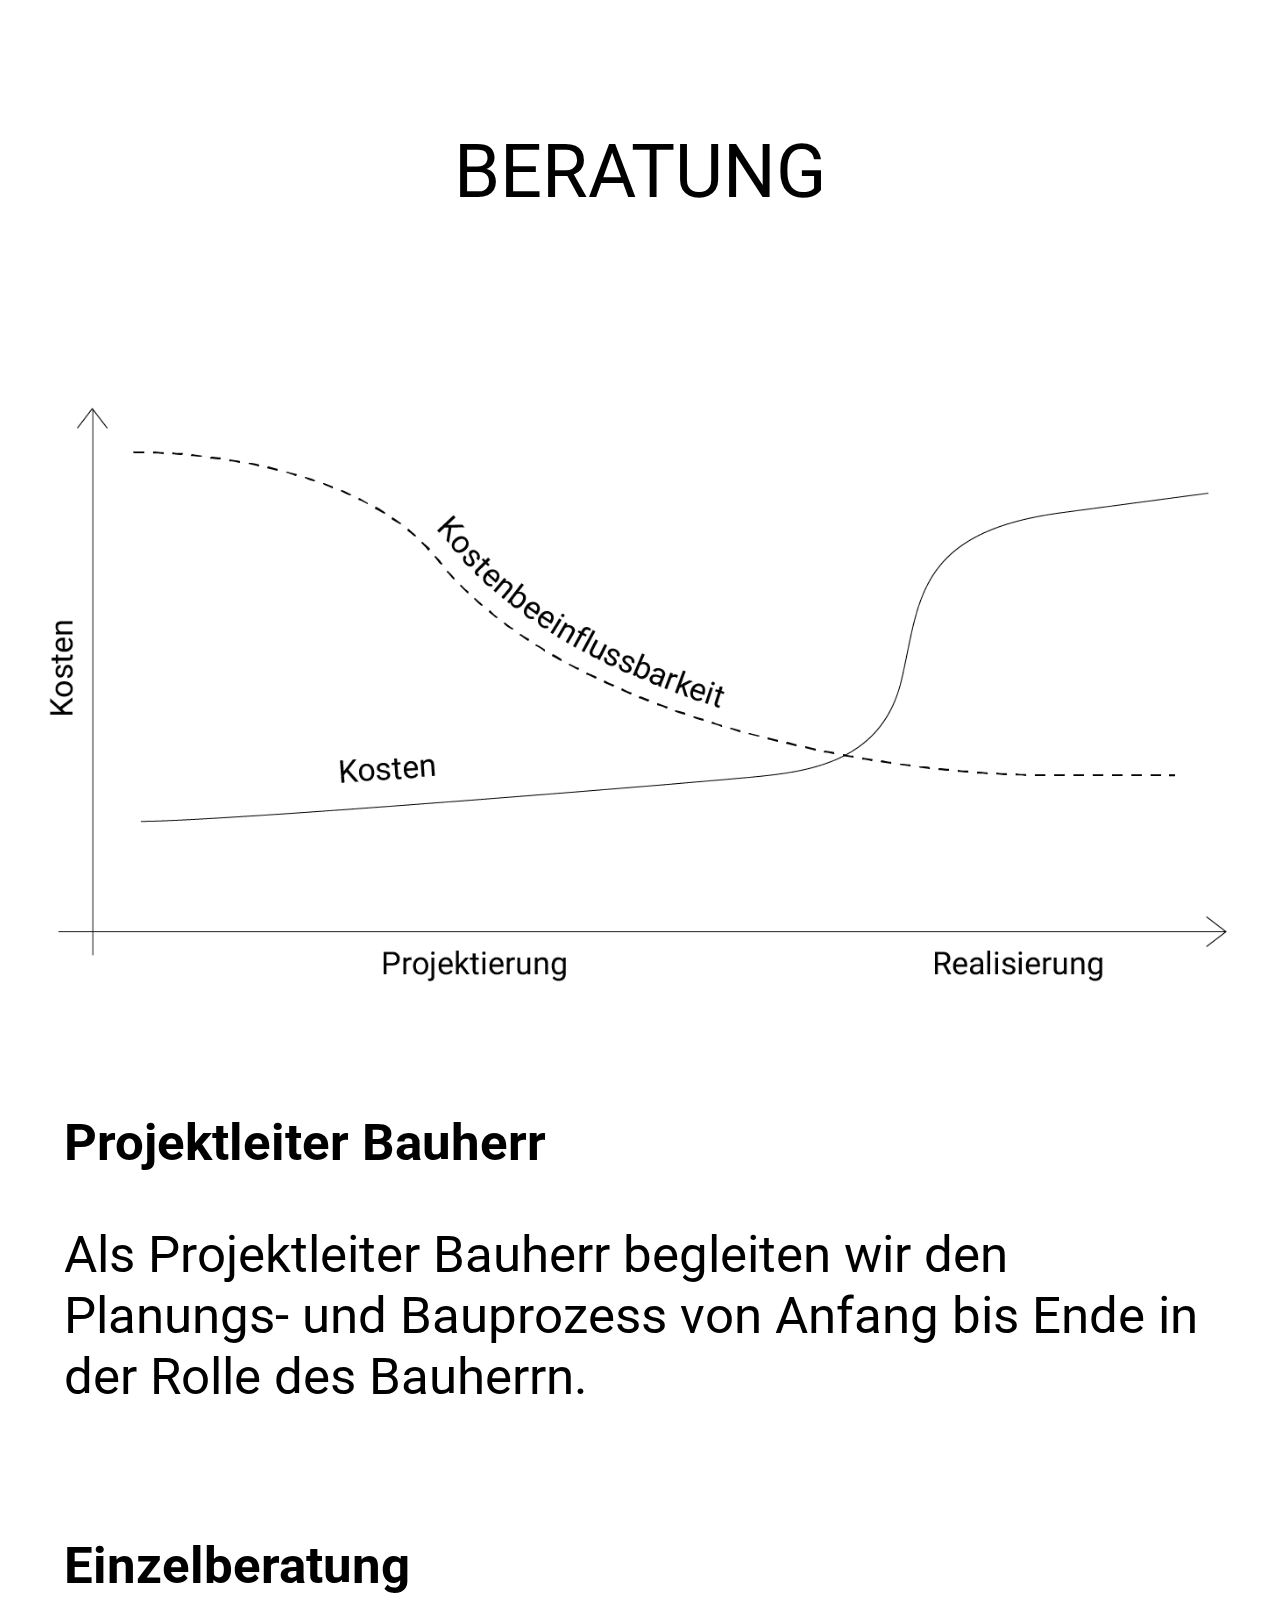
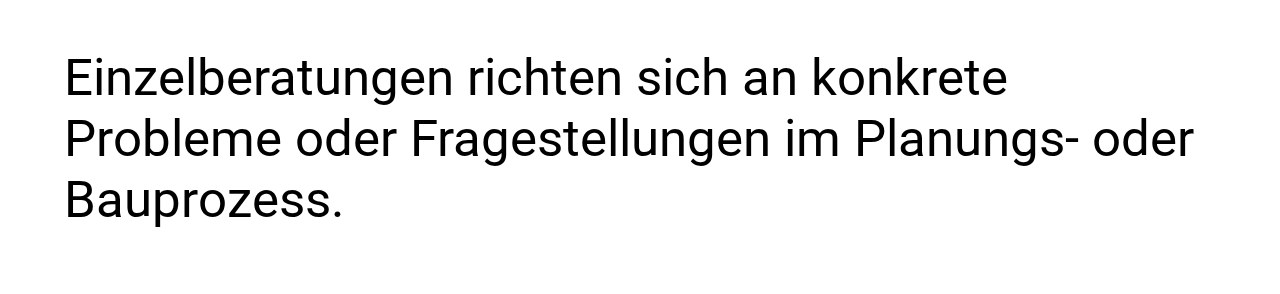
==== beratung.html @ c60a1daa "upp" ====
<!doctype html>

<html lang="de">

<head>
    <meta charset="utf-8">

    <title>Bauwert</title>
    <meta name="description" content="">
    <meta name="viewport" content="width=device-width, initial-scale=1.0">

    <link rel="stylesheet" href="css/main.css">

    <link href="https://fonts.googleapis.com/css?family=Roboto&display=swap" rel="stylesheet">

</head>

<body>



    <section class="title">
        <div class="inner-title">
            <p class="inner-title-text">BERATUNG</p>
        </div>
    </section>

    <section class="main-graph">
        <div class="inner-main-graph">
            <img src="images/graph02.gif" width="100%" height="auto">
        </div>
    </section>

    <section class="content-info">
        <div class="inner-content-info-left">
            <p class="bold-text">Projektleiter Bauherr</p>
            <p>
                Als Projektleiter Bauherr begleiten wir den Planungs- und Bauprozess von Anfang bis Ende in der Rolle
                des Bauherrn.
            </p>
        </div>
        <div class="inner-content-info-left">
            <p class="bold-text">Einzelberatung</p>
            <p>
                Einzelberatungen richten sich an konkrete Probleme oder Fragestellungen im Planungs- oder Bauprozess.
            </p>
        </div>
    </section>




</body>

</html>
---- css/main.css ----
body {
    font-family: 'Roboto', sans-serif;
    padding: 0px;
    margin: 0px;
}

.link-button {
    border: solid;
    border-width: 1px;
    color: black;
    padding: 10px 32px;
    text-align: center;
    text-decoration: none;
    display: inline-block;
    font-size: 4vw;
    margin: 4px 2px;
    width: 50%;
}

.impressum-button {
    color: black;
    padding: 10px 32px;
    text-align: center;
    text-decoration: none;
    display: inline-block;
    font-size: 3.2vw;
}

.bold-text {
    font-weight: bold;
}

.title {
    width: 100%;
    background-color: white;
    display: flex;
    align-items: center;
    justify-content: center;
}

.header-image {
    width: 100%;
    background-color: grey;
    height: 47vw;
}

.main-graph {
    width: 100%;
    background-color: white;
}

.button-section {
    width: 100%;
    margin: 10px 0px;
    background-color: white;
    height: 5%;
}

.adress-info {
    width: 100%;
    background-color: white;
}

.impressum {
    width: 100%;
    margin: 10px 0px;
    background-color: white;
    display: flex;
    align-items: center;
    justify-content: center;
}

.content-info {
    width: 100%;
    background-color: white;
}

.inner-title {
    width: 85%;
    margin: 10%;
    background-color: white;
    text-align: center;
}

.inner-title-text {
    font-size: 5.79vw;
    margin: 0px;
    color: black;
}

.inner-main-graph {
    margin: 2%;
}

.inner-button-section {
    margin: 0;
    display: flex;
    align-items: center;
    justify-content: center;
}

.inner-adress-info {
    padding: 2%;
    text-align: center;
    font-size: 4vw;
}

.inner-content-info {
    padding: 5%;
    text-align: center;
    font-size: 4vw;
}

.inner-content-info-left {
    padding: 1% 5%;
    text-align: left;
    font-size: 4vw;
}
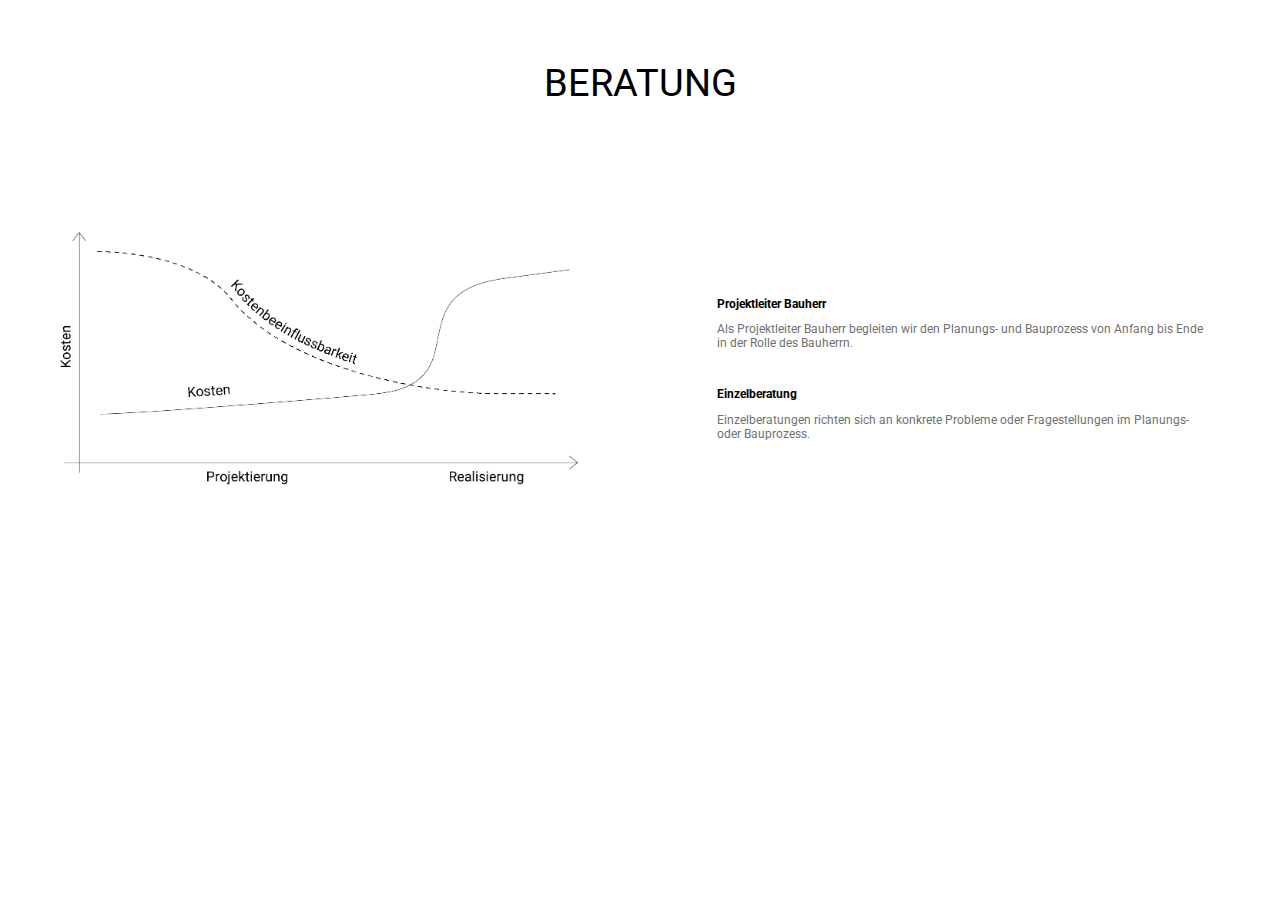
==== commit 686914eb: "fin" ====
--- a/beratung.html
+++ b/beratung.html
@@ -19,11 +19,17 @@
 
 
 
-    <section class="title">
-        <div class="inner-title">
-            <p class="inner-title-text">BERATUNG</p>
-        </div>
-    </section>
+        <section class="title">
+                <div class="inner-title-dark">
+                    <p class="inner-title-text">Beratung</p>
+                </div>
+            </section>
+
+    <section class="title-desktop">
+            <div class="inner-title-desktop">
+                <p class="inner-title-text-desktop">BERATUNG</p>
+            </div>
+        </section>
 
     <section class="main-graph">
         <div class="inner-main-graph">
@@ -47,6 +53,27 @@
         </div>
     </section>
 
+    <div class="clearfix content-desktop">
+        <div class="box">
+            <img src="images/graph02.gif" width="100%" height="auto">
+        </div>
+        <div class="box">
+            <div class="inner-content-info-left-desktop">
+                <p class="bold-text">Projektleiter Bauherr</p>
+                <p>
+                    Als Projektleiter Bauherr begleiten wir den Planungs- und Bauprozess von Anfang bis Ende in der Rolle
+                    des Bauherrn.
+                </p>
+                <br>
+                <p class="bold-text">Einzelberatung</p>
+                <p>
+                    Einzelberatungen richten sich an konkrete Probleme oder Fragestellungen im Planungs- oder Bauprozess.
+                </p>
+            </div>
+    
+        </div>
+    </div>
+
 
 
 
--- a/css/main.css
+++ b/css/main.css
@@ -4,18 +4,7 @@
     margin: 0px;
 }
 
-.link-button {
-    border: solid;
-    border-width: 1px;
-    color: black;
-    padding: 10px 32px;
-    text-align: center;
-    text-decoration: none;
-    display: inline-block;
-    font-size: 4vw;
-    margin: 4px 2px;
-    width: 50%;
-}
+
 
 .impressum-button {
     color: black;
@@ -26,93 +15,372 @@
     font-size: 3.2vw;
 }
 
+
+.mail-link{
+    text-decoration: none;
+    color: black;
+}
+
+
 .bold-text {
     font-weight: bold;
-}
-
-.title {
-    width: 100%;
-    background-color: white;
-    display: flex;
-    align-items: center;
-    justify-content: center;
-}
-
-.header-image {
-    width: 100%;
-    background-color: grey;
-    height: 47vw;
-}
-
-.main-graph {
-    width: 100%;
-    background-color: white;
-}
-
-.button-section {
-    width: 100%;
-    margin: 10px 0px;
-    background-color: white;
-    height: 5%;
-}
-
-.adress-info {
-    width: 100%;
-    background-color: white;
-}
-
-.impressum {
-    width: 100%;
-    margin: 10px 0px;
-    background-color: white;
-    display: flex;
-    align-items: center;
-    justify-content: center;
-}
-
-.content-info {
-    width: 100%;
-    background-color: white;
-}
-
-.inner-title {
-    width: 85%;
-    margin: 10%;
-    background-color: white;
-    text-align: center;
-}
-
-.inner-title-text {
-    font-size: 5.79vw;
-    margin: 0px;
     color: black;
 }
 
-.inner-main-graph {
-    margin: 2%;
-}
-
-.inner-button-section {
-    margin: 0;
-    display: flex;
-    align-items: center;
-    justify-content: center;
-}
-
-.inner-adress-info {
-    padding: 2%;
-    text-align: center;
-    font-size: 4vw;
-}
-
-.inner-content-info {
-    padding: 5%;
-    text-align: center;
-    font-size: 4vw;
-}
-
-.inner-content-info-left {
-    padding: 1% 5%;
-    text-align: left;
-    font-size: 4vw;
-}+
+@media only screen and (max-width: 979px ) {
+
+    .link-button {
+        border: solid;
+        border-width: 1px;
+        color: black;
+        padding: 10px 32px;
+        text-align: center;
+        text-decoration: none;
+        display: inline-block;
+        font-size: 4vw;
+        margin: 4px 2px;
+        width: 50%;
+    }
+
+    .title {
+        width: 100%;
+        background-color: white;
+        display: flex;
+        align-items: center;
+        justify-content: center;
+    }
+
+    .title-desktop {
+        display: none;
+    }
+    
+    .header-image {
+        width: 100%;
+        background-color: white;
+    }
+    
+    .main-graph {
+        width: 100%;
+        background-color: white;
+    }
+    
+    .button-section {
+        width: 100%;
+        margin: 10px 0px;
+        background-color: white;
+        height: 5%;
+    }
+    
+    .adress-info {
+        width: 100%;
+        background-color: white;
+    }
+    
+    .impressum {
+        width: 100%;
+        margin: 10px 0px;
+        background-color: white;
+        display: flex;
+        align-items: center;
+        justify-content: center;
+    }
+    
+    .content-info {
+        width: 100%;
+        background-color: white;
+    }
+    
+    .inner-title-dark {
+        width: 85%;
+        margin: 10%;
+        background-color: white;
+        text-align: center;
+    }
+
+    .inner-title-light{
+        display: none;
+    }
+    
+    .inner-title-text {
+        font-size: 5.7vw;
+        margin: 0px;
+        color: black;
+    }
+    
+    .inner-main-graph {
+        margin: 2%;
+    }
+    
+    .inner-button-section {
+        margin: 0;
+        display: flex;
+        align-items: center;
+        justify-content: center;
+    }
+    
+    .inner-adress-info {
+        padding: 2%;
+        text-align: center;
+        font-size: 4vw;
+    }
+    
+    .inner-content-info {
+        padding: 5%;
+        text-align: center;
+        font-size: 4vw;
+    }
+    
+    .inner-content-info-left {
+        padding: 1% 5%;
+        text-align: left;
+        font-size: 4vw;
+    }
+
+    .bg{
+        display: none;
+    }
+
+    .desktop-impressum{
+        display: none;
+    }
+
+    .inner-header-image-light{
+        display: none;
+    }
+
+    .inner-title-light-button{
+        display: none;
+    }
+
+    .content-desktop{
+        display: none;
+    }
+
+    .inner-adress-info-desktop{
+        display: none;
+    }
+
+    .desktop-impressum-add{
+        display: none;
+    }
+
+    .imp-lay{
+        text-align: justify;
+    }
+}
+
+@media only screen and (min-width: 980px ) {
+
+    body, html {
+        height: 100%;
+        margin: 0;
+      }
+
+    .bg {
+    /* The image used */
+    background-image: url("../images/bg.jpg");
+
+    /* Full height */
+    height: 100%; 
+
+    /* Center and scale the image nicely */
+    background-position: center;
+    background-repeat: no-repeat;
+    background-size: cover;
+    }
+
+
+
+
+
+
+
+
+
+
+    .inner-adress-info{
+        display: none;
+    }
+
+    .header-image{
+        display: none;
+    }
+
+    .button-section{
+        display: none;
+    }
+
+
+
+
+
+
+
+
+    
+    .title-desktop {
+        width: 100%;
+        background-color: white;
+        display: flex;
+        align-items: center;
+        justify-content: center;
+    }
+
+    .inner-title-desktop {
+        width: 100%;
+        background-color: white;
+        display: flex;
+        align-items: center;
+        justify-content: center;
+    }
+
+    .link-button-desktop {
+        border: solid;
+        border-color: #707070;
+        border-width: 1px;
+        color: black;
+        background-color: rgba(255, 255, 255, 0.801);
+        padding: 10px 32px;
+        text-align: center;
+        text-decoration: none;
+        display: inline-block;
+        font-size: 2vw;
+        margin: 70px 65px;
+        width: 31%;
+    }
+
+    .inner-title-dark {
+        display: none;
+    }
+
+    .inner-title-light{
+        display: block;
+        margin-left: auto;
+        margin-right: auto;
+        width: 50%;
+
+        text-align: center;
+    }
+
+    .inner-title-text-desktop {
+        font-size: 3vw;
+        margin: 60px;
+        color: black;
+    }
+
+    .main-graph-desktop {
+        width: 50%;
+        display: inline-block; 
+    }
+
+    .center-vertical{
+        margin: 0;
+        position: absolute;
+        top: 50%;
+        -ms-transform: translateY(-50%);
+        transform: translateY(-50%);
+    }
+
+    .inner-title-light-button{
+        display: block;
+        margin-left: auto;
+        margin-right: auto;
+        width: 100%;
+
+        text-align: center;
+    }
+
+    .impressum{
+        display: none;
+    }
+
+    .desktop-impressum{
+        position: fixed;
+        left: 0;
+        bottom: 0;
+        width: 100%;
+        background-color: rgb(255, 255, 255);
+        color: black;
+        text-align: center;
+        font-size: 1vw;
+    }
+
+    .desktop-impressum-button{
+        color: black;
+        padding: 10px 16px;
+        text-align: center;
+        text-decoration: none;
+        display: inline-block;
+    }
+
+    .content-desktop{
+        width: 100%;
+        display: table;
+    }
+
+    .main-graph{
+        display: none;
+    }
+
+    .content-info{
+        display: none;
+    }
+
+    .content-info-desktop{
+        text-align: center;
+        width: 50%;
+        height: 100%;
+        display: inline-block; 
+    }
+
+    .inner-content-info-left-desktop {
+        padding: 13% 5%;
+        text-align: left;
+        font-size: 0.9vw;
+        color: #707070;
+    }
+
+    .inner-main-graph-desktop {
+        background-color: cadetblue;
+        width: 100%;
+        height: 4px;
+    }
+
+
+    * {
+        box-sizing: border-box;
+      }
+      
+      .box {
+        float: left;
+        width: 50%;
+        padding: 50px;
+      }
+      
+      .clearfix::after {
+        content: "";
+        clear: both;
+        display: table;
+      }
+
+
+      .inner-adress-info-desktop{
+        padding: 0% 2% 2% 2%;
+        text-align: center;
+        font-size: 0.9vw;
+      }
+
+    .inner-impressum-info{
+        padding: 0% 20% 2% 20%;
+        text-align: center;
+        font-size: 0.9vw;
+        text-align: justify;
+    }
+
+}
+
+@media only screen and (min-width: 1260px ) {
+
+}
+
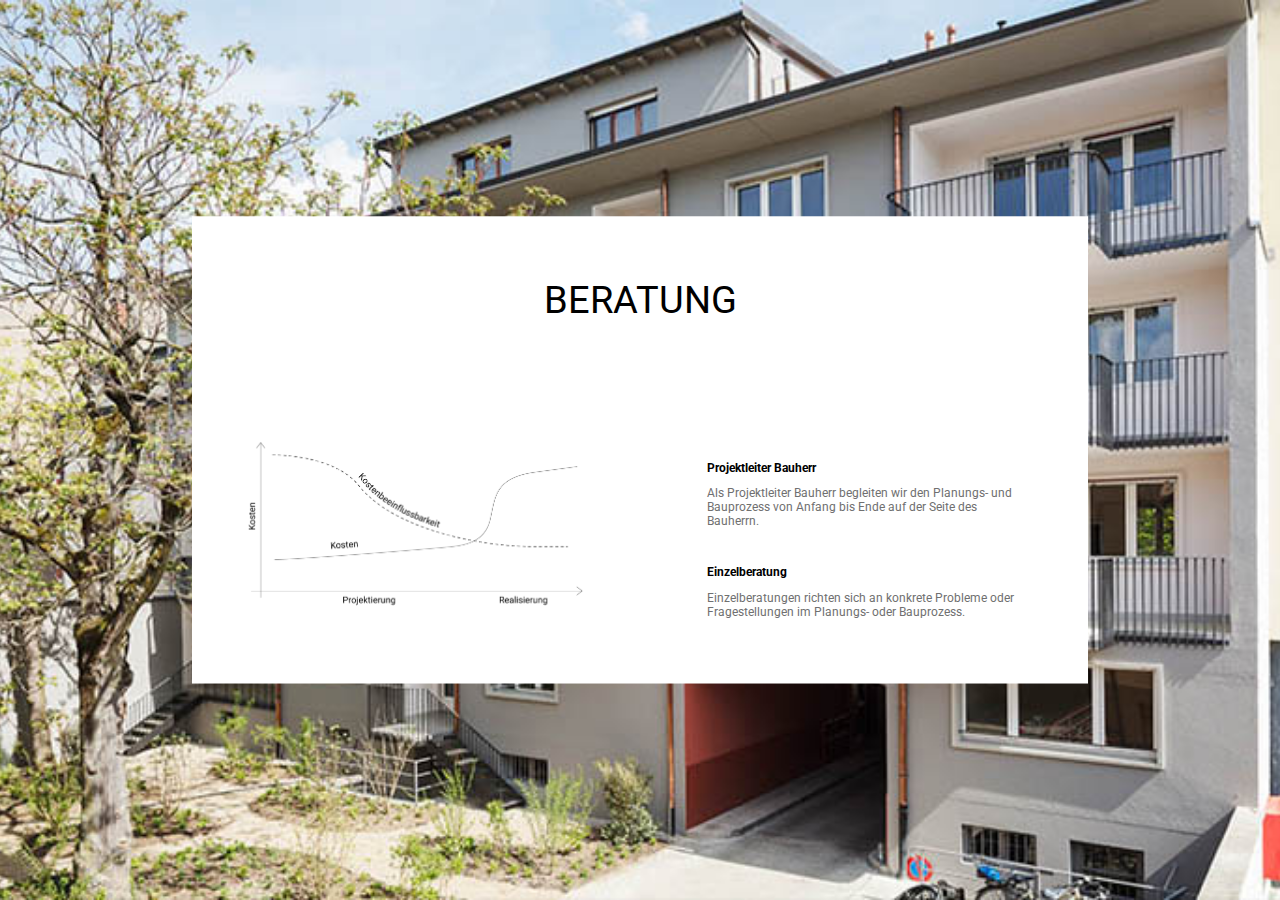
==== commit 1a8bdf81: "up" ====
--- a/beratung.html
+++ b/beratung.html
@@ -19,17 +19,43 @@
 
 
 
-        <section class="title">
-                <div class="inner-title-dark">
-                    <p class="inner-title-text">Beratung</p>
+    <section class="title">
+        <div class="inner-title-dark">
+            <p class="inner-title-text">BERATUNG</p>
+        </div>
+    </section>
+
+    <div class="bg">
+        <section class="title center-vertical">
+            <div style="margin: 0 auto; width: 70%;background-color: white;">
+            <section class="title-desktop">
+                <div class="inner-title-desktop">
+                    <p class="inner-title-text-desktop">BERATUNG</p>
                 </div>
             </section>
-
-    <section class="title-desktop">
-            <div class="inner-title-desktop">
-                <p class="inner-title-text-desktop">BERATUNG</p>
+            <div class="clearfix content-desktop">
+                <div class="box">
+                    <img src="images/graph02.gif" width="100%" height="auto">
+                </div>
+                <div class="box">
+                    <div class="inner-content-info-left-desktop">
+                        <p class="bold-text">Projektleiter Bauherr</p>
+                        <p>
+                            Als Projektleiter Bauherr begleiten wir den Planungs- und Bauprozess von Anfang bis Ende auf der Seite des Bauherrn.
+                        </p>
+                        <br>
+                        <p class="bold-text">Einzelberatung</p>
+                        <p>
+                            Einzelberatungen richten sich an konkrete Probleme oder Fragestellungen im Planungs- oder
+                            Bauprozess.
+                        </p>
+                    </div>
+        
+                </div>
             </div>
+    </div>
         </section>
+    </div>
 
     <section class="main-graph">
         <div class="inner-main-graph">
@@ -53,26 +79,7 @@
         </div>
     </section>
 
-    <div class="clearfix content-desktop">
-        <div class="box">
-            <img src="images/graph02.gif" width="100%" height="auto">
-        </div>
-        <div class="box">
-            <div class="inner-content-info-left-desktop">
-                <p class="bold-text">Projektleiter Bauherr</p>
-                <p>
-                    Als Projektleiter Bauherr begleiten wir den Planungs- und Bauprozess von Anfang bis Ende in der Rolle
-                    des Bauherrn.
-                </p>
-                <br>
-                <p class="bold-text">Einzelberatung</p>
-                <p>
-                    Einzelberatungen richten sich an konkrete Probleme oder Fragestellungen im Planungs- oder Bauprozess.
-                </p>
-            </div>
     
-        </div>
-    </div>
 
 
 
--- a/css/main.css
+++ b/css/main.css
@@ -296,22 +296,19 @@
     }
 
     .desktop-impressum{
-        position: fixed;
-        left: 0;
-        bottom: 0;
-        width: 100%;
-        background-color: rgb(255, 255, 255);
-        color: black;
+        color: white;
         text-align: center;
         font-size: 1vw;
     }
 
     .desktop-impressum-button{
-        color: black;
+        color: white;
         padding: 10px 16px;
         text-align: center;
         text-decoration: none;
         display: inline-block;
+        font-size: 2vw;
+        font-weight: bold;
     }
 
     .content-desktop{
@@ -335,7 +332,7 @@
     }
 
     .inner-content-info-left-desktop {
-        padding: 13% 5%;
+        padding: 5% 5% 1% 5%;
         text-align: left;
         font-size: 0.9vw;
         color: #707070;
@@ -375,7 +372,22 @@
         padding: 0% 20% 2% 20%;
         text-align: center;
         font-size: 0.9vw;
-        text-align: justify;
+        text-align: left;
+    }
+
+    #content {
+        position: absolute;
+        margin: auto;
+        top: 0;
+        right: 0;
+        bottom: 0;
+        left: 0;
+        width: 100px;
+        height: 100px;  
+    }
+
+    .kontakt-page{
+        
     }
 
 }
